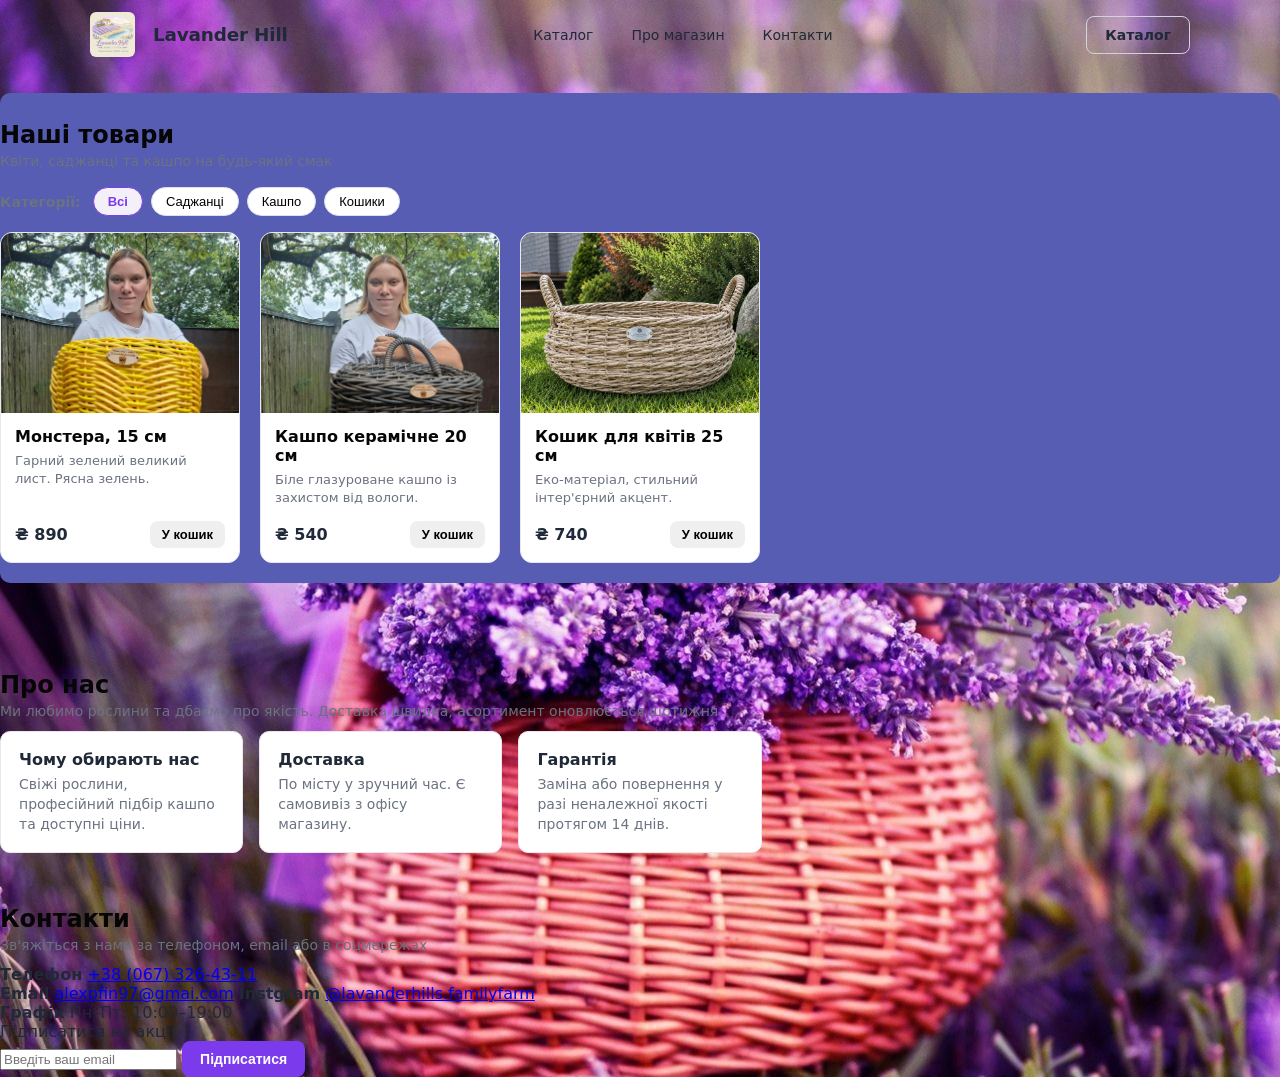
==== index.html @ 20afea57 "added new project" ====
<!DOCTYPE html>
<html lang="uk">
<head>
    <meta charset="UTF-8">
    <meta name="viewport" content="width=device-width, initial-scale=1.0">
    <title>Lavander Hill - Family Farm</title>
    <link rel="stylesheet" type="text/css" href="style.css">
    <link rel="icon" href="logo_ikonka.ico" type="image/x-icon">   
</head>
<body>
    <div class="container header-inner">  
  <a href="#" class="brand" aria-label="Головна сторінка">  
    <!-- Логотип у шапці сайту -->
    <img src="logo.jpg" alt="Lavander Hill Logo" class="brand-img" style="height: 150px; width: auto; vertical-align: middle; margin-right: 8px;">  
    <span class="brand-name">Lavander Hill</span>  
  </a>  
  <nav class="main-nav" aria-label="Навігація по сайту">  
    <ul>  
      <li><a href="#catalog">Каталог</a></li>  
      <li><a href="#about">Про магазин</a></li>  
      <li><a href="#contacts">Контакти</a></li>  
    </ul>  
  </nav>  
  <div class="header-actions">  
    <a class="btn btn-outline" href="#catalog" aria-label="Перейти до каталогу">Каталог</a>  
  </div>  
</div>

<section id="catalog" class="catalog" aria-label="Каталог товарів">  
  <div class="section-head">  
    <h2>Наші товари</h2>  
    <p>Квіти, саджанці та кашпо на будь-який смак</p>  
  </div>

  <div class="filters" role="group" aria-label="Фільтри каталогу">  
    <span>Категорії:</span>  
    <button class="chip" data-filter="all" aria-pressed="true">Всі</button>  
    <button class="chip" data-filter="plants">Саджанці</button>  
    <button class="chip" data-filter="pots">Кашпо</button>  
    <button class="chip" data-filter="planters">Кошики</button>  
  </div>

  <div class="grid" id="product-grid">  
    <!-- Продукти (приклад) -->  
    <article class="card" data-category="plants" aria-label="Саджанець Монстера">  
      <img src="WhatsApp Image 2026-11-02 at 10.08.55 (4).jpeg" alt="Саджанець Монстера" class="card-thumb"/>  
      <div class="card-content">  
        <h3 class="card-title">Монстера, 15 см</h3>  
        <p class="card-desc">Гарний зелений великий лист. Рясна зелень.</p>  
        <div class="card-meta">  
          <span class="price">₴ 890</span>  
          <button class="btn btn-small" aria-label="Додати Монстеру в кошик">У кошик</button>  
        </div>  
      </div>  
    </article>

    <article class="card" data-category="pots" aria-label="Кашпо керамічне 20 см">  
      <img src="WhatsApp Image 2026-11-02 at 10.08.55 (2).jpeg" alt="Кашпо керамічне 20 см" class="card-thumb"/>  
      <div class="card-content">  
        <h3 class="card-title">Кашпо керамічне 20 см</h3>  
        <p class="card-desc">Біле глазуроване кашпо із захистом від вологи.</p>  
        <div class="card-meta">  
          <span class="price">₴ 540</span>  
          <button class="btn btn-small" aria-label="Додати в кошик">У кошик</button>  
        </div>  
      </div>  
    </article>

    <article class="card" data-category="planters" aria-label="Кошик для квітів 25 см">  
      <img src="WhatsApp Image 2026-11-02 at 10.08.55 (1).jpeg" alt="Кошик для квітів" class="card-thumb"/>  
      <div class="card-content">  
        <h3 class="card-title">Кошик для квітів 25 см</h3>  
        <p class="card-desc">Еко-матеріал, стильний інтер'єрний акцент.</p>  
        <div class="card-meta">  
          <span class="price">₴ 740</span>  
          <button class="btn btn-small" aria-label="Додати в кошик">У кошик</button>  
        </div>  
      </div>  
    </article>  
  </div>  
</section>

<section id="about" class="about" aria-label="Про магазин">  
  <div class="section-head">  
    <h2>Про нас</h2>  
    <p>Ми любимо рослини та дбаємо про якість. Доставка швидка, асортимент оновлюється щотижня.</p>  
  </div>  
  <div class="about-grid">  
    <div class="about-item">  
      <h3>Чому обирають нас</h3>  
      <p>Свіжі рослини, професійний підбір кашпо та доступні ціни.</p>  
    </div>  
    <div class="about-item">  
      <h3>Доставка</h3>  
      <p>По місту у зручний час. Є самовивіз з офісу магазину.</p>  
    </div>  
    <div class="about-item">  
      <h3>Гарантія</h3>  
      <p>Заміна або повернення у разі неналежної якості протягом 14 днів.</p>  
    </div>  
  </div>  
</section>

<section id="contacts" class="contacts" aria-label="Контакти">  
  <div class="section-head">  
    <h2>Контакти</h2>  
    <p>Зв'яжіться з нами за телефоном, email або в соцмережах</p>  
  </div>  
  <div class="contact-grid">  
    <div class="contact-item">  
      <strong>Телефон</strong>  
      <a href="tel:+380673264311">+38 (067) 326-43-11</a>  
    </div>  
    <div class="contact-item">  
      <strong>Email</strong>  
      <a href="mailto:alexpfin97@gmai.com">alexpfin97@gmai.com</a>
      <strong>Instgram</strong> 
      <a href="https://www.instagram.com/lavanderhills.familyfarm?srtk=MXI1a3hieDU5aXZjdA==">@lavanderhills.familyfarm</a>  
    </div>  
    <div class="contact-item">  
      <strong>Графік</strong>  
      <span>Пн–Пт: 10:00–19:00</span>  
    </div>  
  </div>

  <form class="newsletter" action="#" method="post" aria-label="Підписка на розсилку">  
    <label for="email-subscribe">Підписатися на акції</label>  
    <div class="newsletter-row">  
      <input type="email" id="email-subscribe" name="email" placeholder="Введіть ваш email" required />  
      <button class="btn btn-primary" type="submit">Підписатися</button>  
    </div>  
  </form>  
</section>
<script src="script.js"></script>
</body>
</html>
---- style.css ----
:root {
  --bg: #f9f8fc;
  --card: #ffffff;
  --text: #1f2937;
  --muted: #6b7280;
  --accent: #7c3aed; /* Благородный лавандовый/фиолетовый акцент под бренд */
  --accent-dark: #6d28d9;
  --ring: rgba(124, 58, 237, 0.4);
}

* { box-sizing: border-box; }

html, body {
  margin: 0;
  padding: 0;
  font-family: Inter, system-ui, -apple-system, "Segoe UI", Roboto, "Helvetica Neue", Arial, sans-serif;
  color: var(--text);
  background: var(--bg);
  -webkit-font-smoothing: antialiased;
  background-color:rgb(209, 198, 231);
  background-image: url(back.jpg);
}

.container {
  width: min(1100px, 90%);
  margin: 0 auto;
}

.skip-link {
  position: absolute;
  left: -9999px;
  top: auto;
  width: 1px;
  height: 1px;
  overflow: hidden;
}
.skip-link:focus {
  left: 16px;
  top: 16px;
  width: auto;
  height: auto;
  padding: 8px;
  background: #111;
  color: #fff;
  z-index: 999;
}

/* Шапка сайта */
.site-header {
  background: #c96262;
  border-bottom: 1px solid #eae6f0;
  position: sticky;
  top: 0;
  z-index: 50;
  background-color:rgb(103, 58, 187);
}
.header-inner {
  display: flex;
  align-items: center;
  justify-content: space-between;
  padding: 12px 0;
}
.brand {
  display: flex;
  align-items: center;
  gap: 10px;
  text-decoration: none;
  color: inherit;
  font-weight: 700;
}
/* Стили для картинки-логотипа в шапке */
.brand-img {
  max-height: 45px;
  width: auto;
  object-fit: contain;
  border-radius: 6px;
}
.brand-name {
  font-size: 1.15rem;
  letter-spacing: -0.01em;
}

.main-nav ul {
  list-style: none;
  display: flex;
  gap: 18px;
  padding: 0;
  margin: 0;
}
.main-nav a {
  text-decoration: none;
  color: var(--text);
  padding: 8px 10px;
  border-radius: 6px;
  font-size: 14px;
  font-weight: 500;
  transition: background 0.2s;
}
.main-nav a:hover {
  background: #f3f0f7;
  color: var(--accent);
}
.header-actions .btn {
  margin-left: 8px;
}

/* Кнопки */
.btn {
  display: inline-flex;
  align-items: center;
  justify-content: center;
  padding: 10px 18px;
  border-radius: 8px;
  border: 0;
  cursor: pointer;
  text-decoration: none;
  font-weight: 600;
  font-size: 14px;
  transition: background 0.2s, transform 0.1s;
}
.btn:active {
  transform: scale(0.98);
}
.btn-primary {
  background: var(--accent);
  color: #fff;
}
.btn-primary:hover {
  background: var(--accent-dark);
}
.btn-outline {
  background: transparent;
  border: 1px solid #d1d5db;
  color: var(--text);
}
.btn-outline:hover {
  background: #f3f0f7;
  border-color: var(--accent);
}
.btn-small {
  padding: 6px 12px;
  font-size: 13px;
}

/* Заголовки секций */
.section-head {
  text-align: left;
  padding: 28px 0 12px;
}
.section-head h2 {
  font-size: 24px;
  margin: 0 0 4px;
  color:rgb(7, 6, 7);
}
.section-head p {
  margin: 0;
  color: var(--muted);
  font-size: 14px;
}

/* Каталог и карточки */
.catalog {
  margin: 24px 0 48px;
  background-color: #575db3;
  border-radius: 10px;
  padding-bottom: 20px;
  color:rgb(7, 6, 7);
}
.filters {
  display: flex;
  flex-wrap: wrap;
  gap: 8px;
  align-items: center;
  margin: 6px 0 16px;
  font-size: 14px;
}
.filters span {
  font-weight: 600;
  color: var(--muted);
  margin-right: 4px;
}
.filters .chip {
  border: 1px solid #e2def0;
  background: #fff;
  padding: 6px 14px;
  border-radius: 20px;
  cursor: pointer;
  font-size: 13px;
  font-weight: 500;
  transition: all 0.2s;
}
.filters .chip:hover {
  border-color: var(--accent);
  color:hsl(from 228 5 14 13)
}
.filters .chip[aria-pressed="true"] {
  background: #f3f0f7;
  border-color: var(--accent);
  color: var(--accent);
  font-weight: 600;
}

.grid {
  display: grid;
  grid-template-columns: repeat(auto-fill, minmax(240px, 1fr));
  gap: 20px;
}
.card {
  background: var(--card);
  border: 1px solid #eae6f0;
  border-radius: 12px;
  overflow: hidden;
  display: flex;
  flex-direction: column;
  transition: transform 0.2s ease, box-shadow 0.2s ease;
}
.card:hover {
  transform: translateY(-3px);
  box-shadow: 0 10px 20px rgba(124, 58, 237, 0.08);
  background-color:rgb(175, 158, 207);
}
.card-thumb {
  width: 100%;
  height: 180px;
  object-fit: cover;
  display: block;
}
.card-content {
  padding: 14px;
  display: flex;
  flex-direction: column;
  gap: 6px;
  flex: 1;
}
.card-title {
  font-size: 16px;
  font-weight: 600;
  margin: 0;
}
.card-desc {
  color: var(--muted);
  font-size: 13px;
  margin: 0;
  line-height: 1.4;
}
.card-meta {
  display: flex;
  align-items: center;
  justify-content: space-between;
  gap: 8px;
  margin-top: auto;
  padding-top: 8px;
}
.price {
  font-weight: 700;
  color: var(--text);
  font-size: 16px;
}

/* О нас */
.about {
  padding: 12px 0 24px;
}
.about-grid {
  display: grid;
  grid-template-columns: repeat(auto-fill, minmax(240px, 1fr));
  gap: 16px;
}
.about-item {
  background: #fff;
  border: 1px solid #eae6f0;
  padding: 18px;
  border-radius: 10px;
}
.about-item h3 {
  margin: 0 0 6px;
  font-size: 16px;
}
.about-item p {
  margin: 0;
  color: var(--muted);
  font-size: 14px;
  line-height: 1.4;
}

/*
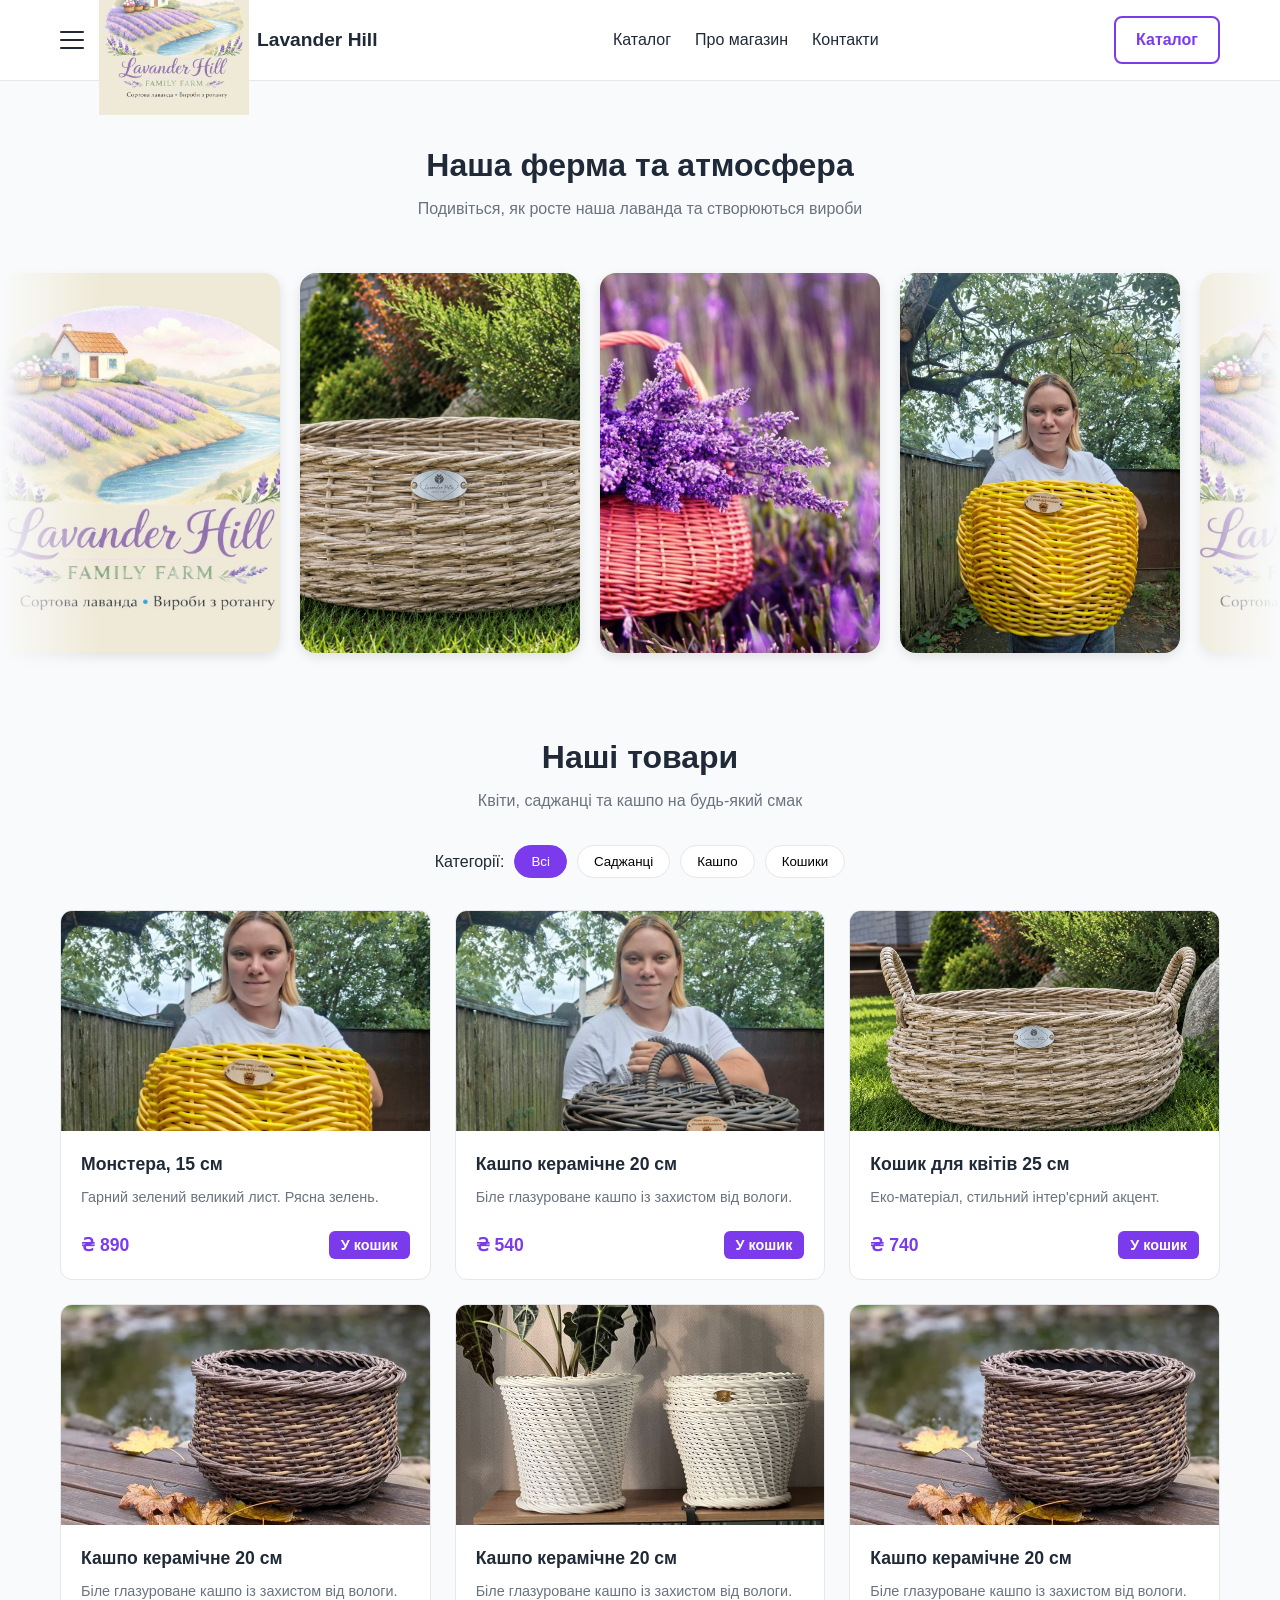
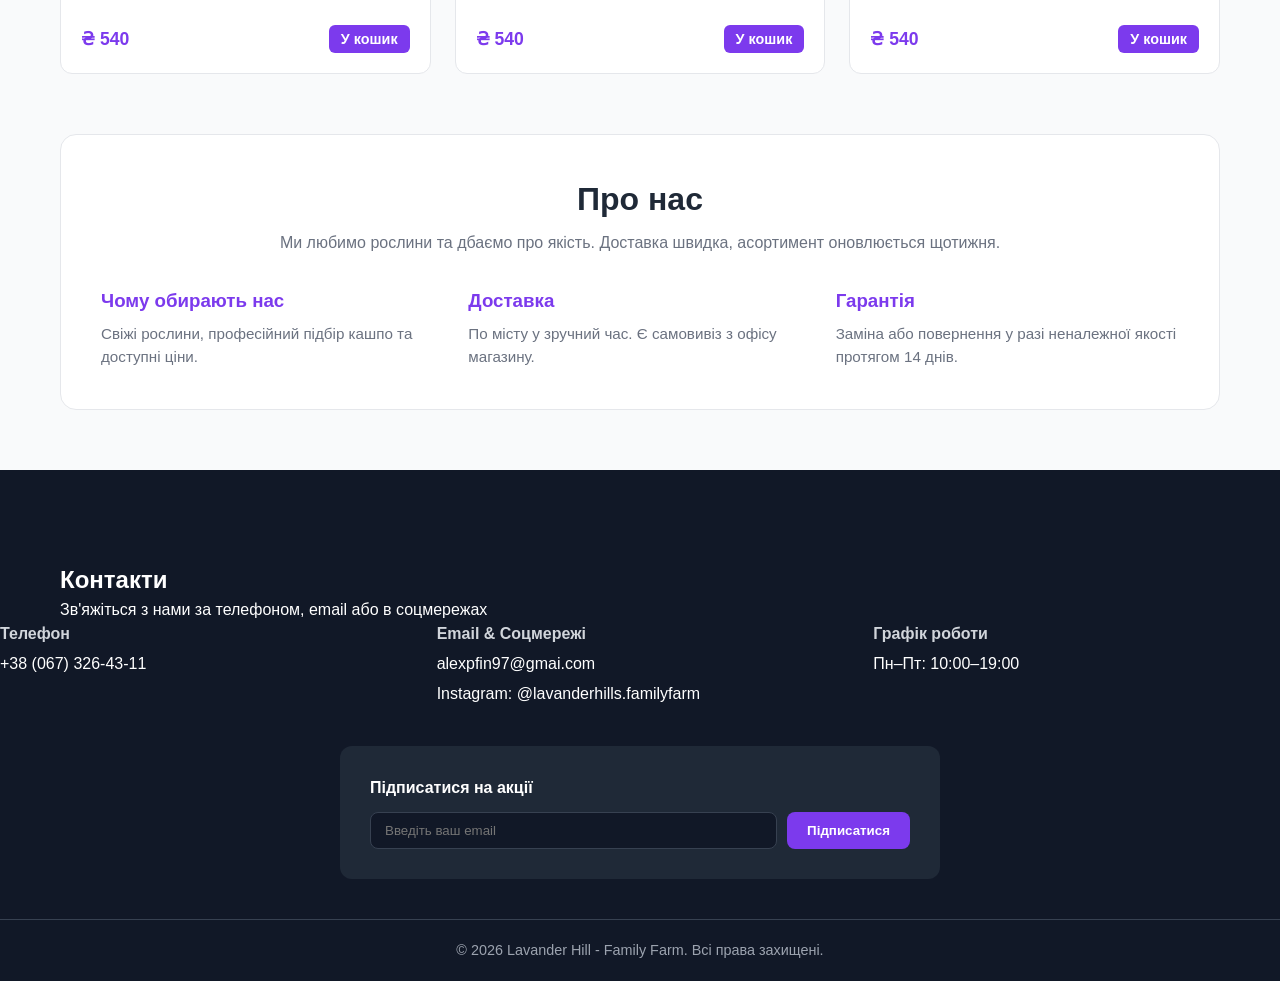
==== commit 5ea1e75c: "upgraded project" ====
--- a/index.html
+++ b/index.html
@@ -8,129 +8,297 @@
     <link rel="icon" href="logo_ikonka.ico" type="image/x-icon">   
 </head>
 <body>
+
+  <!-- БОКОВОЙ СЛАЙДЕР (МЕНЮ) -->
+  <div id="side-slider" class="side-slider" aria-hidden="true">
+    <div class="slider-overlay" id="slider-overlay"></div>
+    <div class="slider-content">
+      <button class="close-btn" id="close-slider" aria-label="Закрити меню">&times;</button>
+      <div class="slider-logo">
+        <span>Lavander Hill</span>
+      </div>
+      <nav class="slider-nav">
+        <ul>
+          <li><a href="buyer.html">Покупцю</a></li>
+          <li><a href="payment.html">Оплата</a></li>
+          <li><a href="delivery.html">Доставка</a></li>
+          <li><a href="#about">Про нас</a></li>
+        </ul>
+      </nav>
+    </div>
+  </div>
+
+  <!-- Шапка сайта -->
+  <header class="site-header">
     <div class="container header-inner">  
-  <a href="#" class="brand" aria-label="Головна сторінка">  
-    <!-- Логотип у шапці сайту -->
-    <img src="logo.jpg" alt="Lavander Hill Logo" class="brand-img" style="height: 150px; width: auto; vertical-align: middle; margin-right: 8px;">  
-    <span class="brand-name">Lavander Hill</span>  
-  </a>  
-  <nav class="main-nav" aria-label="Навігація по сайту">  
-    <ul>  
-      <li><a href="#catalog">Каталог</a></li>  
-      <li><a href="#about">Про магазин</a></li>  
-      <li><a href="#contacts">Контакти</a></li>  
-    </ul>  
-  </nav>  
-  <div class="header-actions">  
-    <a class="btn btn-outline" href="#catalog" aria-label="Перейти до каталогу">Каталог</a>  
-  </div>  
-</div>
-
-<section id="catalog" class="catalog" aria-label="Каталог товарів">  
-  <div class="section-head">  
-    <h2>Наші товари</h2>  
-    <p>Квіти, саджанці та кашпо на будь-який смак</p>  
+      <div style="display: flex; align-items: center; gap: 15px;">
+        <!-- Кнопка вызова слайдера -->
+        <button class="burger-btn" id="open-slider" aria-label="Відкрити меню">
+          <span></span>
+          <span></span>
+          <span></span>
+        </button>
+        <a href="#" class="brand" aria-label="Головна сторінка">  
+          <img src="logo.jpg" alt="Lavander Hill Logo" class="brand-img" style="height: 150px; width: auto; vertical-align: middle; margin-right: 8px;">  
+          <span class="brand-name">Lavander Hill</span>  
+        </a>  
+      </div>
+      <nav class="main-nav" aria-label="Навігація по сайту">  
+        <ul>  
+          <li><a href="#catalog">Каталог</a></li>  
+          <li><a href="#about">Про магазин</a></li>  
+          <li><a href="#contacts">Контакти</a></li>  
+        </ul>  
+      </nav>  
+      <div class="header-actions">  
+        <a class="btn btn-outline" href="#catalog" aria-label="Перейти до каталогу">Каталог</a>  
+      </div>  
+    </div>
+  </header>
+<!-- СЕКЦИЯ ГАЛЕРЕИ / ВИДЕО -->
+<section class="media-gallery-section" aria-label="Галерея">
+  <div class="section-head">
+    <h2>Наша ферма та атмосфера</h2>
+    <p>Подивіться, як росте наша лаванда та створюються вироби</p>
   </div>
 
-  <div class="filters" role="group" aria-label="Фільтри каталогу">  
-    <span>Категорії:</span>  
-    <button class="chip" data-filter="all" aria-pressed="true">Всі</button>  
-    <button class="chip" data-filter="plants">Саджанці</button>  
-    <button class="chip" data-filter="pots">Кашпо</button>  
-    <button class="chip" data-filter="planters">Кошики</button>  
+  <!-- Контейнер бегущей строки -->
+  <div class="ticker-wrapper">
+    <div class="ticker-track">
+      
+      <!-- Элемент 1 (Видео) -->
+      <div class="media-card">
+        <video class="media-element" autoplay loop muted playsinline poster="logo.jpg">
+          <source src="video1.mp4" type="video/mp4">
+          Твій браузер не підтримує відео.
+        </video>
+        <div class="media-overlay">
+          <div class="media-info">
+            <h3>Процес плетіння</h3>
+            <p>Ручна робота з міцного еко-ротангу для вашого затишку.</p>
+          </div>
+        </div>
+      </div>
+
+      <!-- Элемент 2 (Фото) -->
+      <div class="media-card">
+        <img src="WhatsApp Image 2026-11-02 at 10.08.55 (1).jpeg" alt="Плетений кошик" class="media-element" />
+        <div class="media-overlay">
+          <div class="media-info">
+            <h3>Кошики з ротангу</h3>
+            <p>Стильні та довговічні вироби для дому та саду.</p>
+          </div>
+        </div>
+      </div>
+
+      <!-- Элемент 3 (Видео) -->
+      <div class="media-card">
+        <video class="media-element" autoplay loop muted playsinline poster="back.jpg">
+          <source src="video2.mp4" type="video/mp4">
+          Твій браузер не підтримує відео.
+        </video>
+        <div class="media-overlay">
+          <div class="media-info">
+            <h3>Лавандові поля</h3>
+            <p>Сортова лаванда, вирощена з любов'ю на нашій фермі.</p>
+          </div>
+        </div>
+      </div>
+
+      <!-- Элемент 4 (Фото) -->
+      <div class="media-card">
+        <img src="WhatsApp Image 2026-11-02 at 10.08.55 (4).jpeg" alt="Жовтий кошик" class="media-element" />
+        <div class="media-overlay">
+          <div class="media-info">
+            <h3>Яскраві акценти</h3>
+            <p>Великий вибір кольорів та індивідуальний підхід.</p>
+          </div>
+        </div>
+      </div>
+
+      <!-- ДУБЛИРУЕМ ЭЛЕМЕНТЫ ДЛЯ БЕСШОВНОЙ ПРОКРУТКИ ВПРАВО -->
+      <div class="media-card">
+        <video class="media-element" autoplay loop muted playsinline poster="logo.jpg">
+          <source src="video1.mp4" type="video/mp4">
+        </video>
+        <div class="media-overlay">
+          <div class="media-info">
+            <h3>Процес плетіння</h3>
+            <p>Ручна робота з міцного еко-ротангу для вашого затишку.</p>
+          </div>
+        </div>
+      </div>
+
+      <div class="media-card">
+        <img src="WhatsApp Image 2026-11-02 at 10.08.55 (1).jpeg" alt="Плетений кошик" class="media-element" />
+        <div class="media-overlay">
+          <div class="media-info">
+            <h3>Кошики з ротангу</h3>
+            <p>Стильні та довговічні вироби для дому та саду.</p>
+          </div>
+        </div>
+      </div>
+
+    </div>
   </div>
-
-  <div class="grid" id="product-grid">  
-    <!-- Продукти (приклад) -->  
-    <article class="card" data-category="plants" aria-label="Саджанець Монстера">  
-      <img src="WhatsApp Image 2026-11-02 at 10.08.55 (4).jpeg" alt="Саджанець Монстера" class="card-thumb"/>  
-      <div class="card-content">  
-        <h3 class="card-title">Монстера, 15 см</h3>  
-        <p class="card-desc">Гарний зелений великий лист. Рясна зелень.</p>  
-        <div class="card-meta">  
-          <span class="price">₴ 890</span>  
-          <button class="btn btn-small" aria-label="Додати Монстеру в кошик">У кошик</button>  
+</section>
+  <main class="container">
+    
+    <section id="catalog" class="catalog" aria-label="Каталог товарів">  
+      <div class="section-head">  
+        <h2>Наші товари</h2>  
+        <p>Квіти, саджанці та кашпо на будь-який смак</p>  
+      </div>
+
+      <div class="filters" role="group" aria-label="Фільтри каталогу">  
+        <span>Категорії:</span>  
+        <button class="chip" data-filter="all" aria-pressed="true">Всі</button>  
+        <button class="chip" data-filter="plants">Саджанці</button>  
+        <button class="chip" data-filter="pots">Кашпо</button>  
+        <button class="chip" data-filter="planters">Кошики</button>  
+      </div>
+
+      <div class="grid" id="product-grid">  
+        <!-- Продукти -->  
+        <article class="card" data-category="plants" aria-label="Саджанець Монстера">  
+          <img src="WhatsApp Image 2026-11-02 at 10.08.55 (4).jpeg" alt="Саджанець Монстера" class="card-thumb"/>  
+          <div class="card-content">  
+            <h3 class="card-title">Монстера, 15 см</h3>  
+            <p class="card-desc">Гарний зелений великий лист. Рясна зелень.</p>  
+            <div class="card-meta">  
+              <span class="price">₴ 890</span>  
+              <button class="btn btn-small" aria-label="Додати Монстеру в кошик">У кошик</button>  
+            </div>  
+          </div>  
+        </article>
+
+        <article class="card" data-category="pots" aria-label="Кашпо керамічне 20 см">  
+          <img src="WhatsApp Image 2026-11-02 at 10.08.55 (2).jpeg" alt="Кашпо керамічне 20 см" class="card-thumb"/>  
+          <div class="card-content">  
+            <h3 class="card-title">Кашпо керамічне 20 см</h3>  
+            <p class="card-desc">Біле глазуроване кашпо із захистом від вологи.</p>  
+            <div class="card-meta">  
+              <span class="price">₴ 540</span>  
+              <button class="btn btn-small" aria-label="Додати в кошик">У кошик</button>  
+            </div>  
+          </div>  
+        </article>
+
+        <article class="card" data-category="planters" aria-label="Кошик для квітів 25 см">  
+          <img src="WhatsApp Image 2026-11-02 at 10.08.55 (1).jpeg" alt="Кошик для квітів" class="card-thumb"/>  
+          <div class="card-content">  
+            <h3 class="card-title">Кошик для квітів 25 см</h3>  
+            <p class="card-desc">Еко-матеріал, стильний інтер'єрний акцент.</p>  
+            <div class="card-meta">  
+              <span class="price">₴ 740</span>  
+              <button class="btn btn-small" aria-label="Додати в кошик">У кошик</button>  
+            </div>  
+          </div>  
+        </article> 
+
+        <article class="card" data-category="pots" aria-label="Кашпо керамічне 20 см">  
+          <img src="WhatsApp Image 2026-11-02 at 11.19.42 (8).jpeg" alt="Кашпо керамічне 20 см" class="card-thumb"/>  
+          <div class="card-content">  
+            <h3 class="card-title">Кашпо керамічне 20 см</h3>  
+            <p class="card-desc">Біле глазуроване кашпо із захистом від вологи.</p>  
+            <div class="card-meta">  
+              <span class="price">₴ 540</span>  
+              <button class="btn btn-small" aria-label="Додати в кошик">У кошик</button>  
+            </div>  
+          </div>  
+        </article>
+
+        <article class="card" data-category="pots" aria-label="Кашпо керамічне 20 см">  
+          <img src="WhatsApp Image 2026-11-02 at 11.19.42 (7).jpeg" alt="Кашпо керамічне 20 см" class="card-thumb"/>  
+          <div class="card-content">  
+            <h3 class="card-title">Кашпо керамічне 20 см</h3>  
+            <p class="card-desc">Біле глазуроване кашпо із захистом від вологи.</p>  
+            <div class="card-meta">  
+              <span class="price">₴ 540</span>  
+              <button class="btn btn-small" aria-label="Додати в кошик">У кошик</button>  
+            </div>  
+          </div>  
+        </article> 
+
+        <article class="card" data-category="pots" aria-label="Кашпо керамічне 20 см">  
+          <img src="WhatsApp Image 2026-11-02 at 11.19.42 (8).jpeg" alt="Кашпо керамічне 20 см" class="card-thumb"/>  
+          <div class="card-content">  
+            <h3 class="card-title">Кашпо керамічне 20 см</h3>  
+            <p class="card-desc">Біле глазуроване кашпо із захистом від вологи.</p>  
+            <div class="card-meta">  
+              <span class="price">₴ 540</span>  
+              <button class="btn btn-small" aria-label="Додати в кошик">У кошик</button>  
+            </div>  
+          </div>  
+        </article>
+      </div>  
+    </section>
+
+    <section id="about" class="about" aria-label="Про магазин">  
+      <div class="section-head">  
+        <h2>Про нас</h2>  
+        <p>Ми любимо рослини та дбаємо про якість. Доставка швидка, асортимент оновлюється щотижня.</p>  
+      </div>  
+      <div class="about-grid">  
+        <div class="about-item">  
+          <h3>Чому обирають нас</h3>  
+          <p>Свіжі рослини, професійний підбір кашпо та доступні ціни.</p>  
+        </div>  
+        <div class="about-item">  
+          <h3>Доставка</h3>  
+          <p>По місту у зручний час. Є самовивіз з офісу магазину.</p>  
+        </div>  
+        <div class="about-item">  
+          <h3>Гарантія</h3>  
+          <p>Заміна або повернення у разі неналежної якості протягом 14 днів.</p>  
         </div>  
       </div>  
-    </article>
-
-    <article class="card" data-category="pots" aria-label="Кашпо керамічне 20 см">  
-      <img src="WhatsApp Image 2026-11-02 at 10.08.55 (2).jpeg" alt="Кашпо керамічне 20 см" class="card-thumb"/>  
-      <div class="card-content">  
-        <h3 class="card-title">Кашпо керамічне 20 см</h3>  
-        <p class="card-desc">Біле глазуроване кашпо із захистом від вологи.</p>  
-        <div class="card-meta">  
-          <span class="price">₴ 540</span>  
-          <button class="btn btn-small" aria-label="Додати в кошик">У кошик</button>  
+    </section>
+
+  </main>
+
+  <footer class="site-footer">
+    <div class="container">
+      <section id="contacts" class="contacts" aria-label="Контакти">  
+        <div class="section-head">  
+          <!-- СЕКЦИЯ ГАЛЕРЕИ / ВИДЕО -->
+
+  </div>
+</section>
+          <h2>Контакти</h2>  
+          <p>Зв'яжіться з нами за телефоном, email або в соцмережах</p>  
         </div>  
-      </div>  
-    </article>
-
-    <article class="card" data-category="planters" aria-label="Кошик для квітів 25 см">  
-      <img src="WhatsApp Image 2026-11-02 at 10.08.55 (1).jpeg" alt="Кошик для квітів" class="card-thumb"/>  
-      <div class="card-content">  
-        <h3 class="card-title">Кошик для квітів 25 см</h3>  
-        <p class="card-desc">Еко-матеріал, стильний інтер'єрний акцент.</p>  
-        <div class="card-meta">  
-          <span class="price">₴ 740</span>  
-          <button class="btn btn-small" aria-label="Додати в кошик">У кошик</button>  
-        </div>  
-      </div>  
-    </article>  
-  </div>  
-</section>
-
-<section id="about" class="about" aria-label="Про магазин">  
-  <div class="section-head">  
-    <h2>Про нас</h2>  
-    <p>Ми любимо рослини та дбаємо про якість. Доставка швидка, асортимент оновлюється щотижня.</p>  
-  </div>  
-  <div class="about-grid">  
-    <div class="about-item">  
-      <h3>Чому обирають нас</h3>  
-      <p>Свіжі рослини, професійний підбір кашпо та доступні ціни.</p>  
-    </div>  
-    <div class="about-item">  
-      <h3>Доставка</h3>  
-      <p>По місту у зручний час. Є самовивіз з офісу магазину.</p>  
-    </div>  
-    <div class="about-item">  
-      <h3>Гарантія</h3>  
-      <p>Заміна або повернення у разі неналежної якості протягом 14 днів.</p>  
-    </div>  
-  </div>  
-</section>
-
-<section id="contacts" class="contacts" aria-label="Контакти">  
-  <div class="section-head">  
-    <h2>Контакти</h2>  
-    <p>Зв'яжіться з нами за телефоном, email або в соцмережах</p>  
-  </div>  
-  <div class="contact-grid">  
-    <div class="contact-item">  
-      <strong>Телефон</strong>  
-      <a href="tel:+380673264311">+38 (067) 326-43-11</a>  
-    </div>  
-    <div class="contact-item">  
-      <strong>Email</strong>  
-      <a href="mailto:alexpfin97@gmai.com">alexpfin97@gmai.com</a>
-      <strong>Instgram</strong> 
-      <a href="https://www.instagram.com/lavanderhills.familyfarm?srtk=MXI1a3hieDU5aXZjdA==">@lavanderhills.familyfarm</a>  
-    </div>  
-    <div class="contact-item">  
-      <strong>Графік</strong>  
-      <span>Пн–Пт: 10:00–19:00</span>  
-    </div>  
-  </div>
-
-  <form class="newsletter" action="#" method="post" aria-label="Підписка на розсилку">  
-    <label for="email-subscribe">Підписатися на акції</label>  
-    <div class="newsletter-row">  
-      <input type="email" id="email-subscribe" name="email" placeholder="Введіть ваш email" required />  
-      <button class="btn btn-primary" type="submit">Підписатися</button>  
-    </div>  
-  </form>  
-</section>
+        <div class="contact-grid">  
+          <div class="contact-item">  
+            <strong>Телефон</strong>  
+            <a href="tel:+380673264311">+38 (067) 326-43-11</a>  
+          </div>  
+          <div class="contact-item">  
+            <strong>Email & Соцмережі</strong>  
+            <a href="mailto:alexpfin97@gmai.com">alexpfin97@gmai.com</a>
+            <a href="https://instagram.com" class="instagram-link">Instagram: @lavanderhills.familyfarm</a>  
+          </div>  
+          <div class="contact-item">  
+            <strong>Графік роботи</strong>  
+            <span>Пн–Пт: 10:00–19:00</span>  
+          </div>  
+        </div>
+        <form class="newsletter" action="javascript:void(0);" aria-label="Підписка на розсилку">  
+          <label for="email-subscribe">Підписатися на акції</label>  
+          <div class="newsletter-row">  
+            <input type="email" id="email-subscribe" name="email" placeholder="Введіть ваш email" required />  
+            <button class="btn btn-primary" type="submit">Підписатися</button>  
+          </div>  
+        </form>  
+      </section>
+      
+      <div class="footer-bottom">
+        <p>&copy; 2026 Lavander Hill - Family Farm. Всі права захищені.</p>
+      </div>
+    </div>
+  </footer>
+
 <script src="script.js"></script>
+<script src="requests_user.js"></script>
 </body>
 </html>
--- a/style.css
+++ b/style.css
@@ -1,286 +1,573 @@
+/* ПЕРЕМЕННЫЕ И БАЗОВЫЕ СТИЛИ */
 :root {
-  --bg: #f9f8fc;
-  --card: #ffffff;
+  --accent: #7c3aed;
+  --accent-hover: #6d28d9;
   --text: #1f2937;
   --muted: #6b7280;
-  --accent: #7c3aed; /* Благородный лавандовый/фиолетовый акцент под бренд */
-  --accent-dark: #6d28d9;
-  --ring: rgba(124, 58, 237, 0.4);
-}
-
-* { box-sizing: border-box; }
-
-html, body {
+  --bg: #f9fafb;
+  --card: #ffffff;
+  --border: #e5e7eb;
+}
+
+* {
+  box-sizing: border-box;
   margin: 0;
   padding: 0;
-  font-family: Inter, system-ui, -apple-system, "Segoe UI", Roboto, "Helvetica Neue", Arial, sans-serif;
+}
+
+body {
+  font-family: -apple-system, BlinkMacSystemFont, "Segoe UI", Roboto, Helvetica, Arial, sans-serif;
   color: var(--text);
-  background: var(--bg);
-  -webkit-font-smoothing: antialiased;
-  background-color:rgb(209, 198, 231);
-  background-image: url(back.jpg);
+  background-color: var(--bg);
+  line-height: 1.5;
 }
 
 .container {
-  width: min(1100px, 90%);
+  max-width: 1200px;
   margin: 0 auto;
-}
-
-.skip-link {
+  padding: 0 20px;
+}
+
+/* КНОПКА БУРГЕРА */
+.burger-btn {
+  display: flex;
+  flex-direction: column;
+  justify-content: space-between;
+  width: 24px;
+  height: 18px;
+  background: transparent;
+  border: none;
+  cursor: pointer;
+  padding: 0;
+  z-index: 101;
+}
+.burger-btn span {
+  width: 100%;
+  height: 2px;
+  background-color: var(--text);
+  border-radius: 2px;
+  transition: transform 0.3s ease, opacity 0.3s ease, background-color 0.3s ease;
+}
+
+/* БОКОВОЙ СЛАЙДЕР НА ВСЮ ВЫСОТУ */
+.side-slider {
+  position: fixed;
+  top: 0;
+  left: 0;
+  width: 100%;
+  height: 100vh;
+  z-index: 9999;
+  opacity: 0;
+  visibility: hidden;
+  transition: opacity 0.3s ease, visibility 0.3s ease;
+}
+.side-slider.active {
+  opacity: 1;
+  visibility: visible;
+}
+
+/* Затемняющий задний фон с легким размытием */
+.slider-overlay {
   position: absolute;
-  left: -9999px;
-  top: auto;
-  width: 1px;
-  height: 1px;
-  overflow: hidden;
-}
-.skip-link:focus {
-  left: 16px;
+  top: 0;
+  left: 0;
+  width: 100%;
+  height: 100%;
+  background: rgba(31, 41, 55, 0.4);
+  backdrop-filter: blur(4px);
+  -webkit-backdrop-filter: blur(4px);
+}
+
+/* Сама выезжающая панель */
+.slider-content {
+  position: absolute;
+  top: 0;
+  left: 0;
+  width: min(300px, 85%);
+  height: 100%;
+  background: var(--card, #ffffff);
+  box-shadow: 5px 0 25px rgba(0, 0, 0, 0.15);
+  padding: 48px 24px 24px;
+  display: flex;
+  flex-direction: column;
+  gap: 32px;
+  transform: translateX(-100%);
+  transition: transform 0.3s cubic-bezier(0.4, 0, 0.2, 1);
+}
+.side-slider.active .slider-content {
+  transform: translateX(0);
+}
+
+/* Кнопка закрытия (крестик) */
+.close-btn {
+  position: absolute;
   top: 16px;
-  width: auto;
-  height: auto;
-  padding: 8px;
-  background: #111;
-  color: #fff;
-  z-index: 999;
-}
-
-/* Шапка сайта */
+  right: 16px;
+  background: transparent;
+  border: none;
+  font-size: 28px;
+  cursor: pointer;
+  color: var(--muted, #6b7280);
+  line-height: 1;
+  padding: 4px;
+  transition: color 0.2s ease, transform 0.2s ease;
+}
+.close-btn:hover {
+  color: var(--accent, #7c3aed);
+  transform: rotate(90deg);
+}
+
+.slider-logo {
+  font-size: 1.3rem;
+  font-weight: 700;
+  color: var(--accent, #7c3aed);
+  border-bottom: 2px solid #f3f0f7;
+  padding-bottom: 12px;
+}
+
+/* Меню со ссылками в слайдере */
+.slider-nav ul {
+  list-style: none;
+  padding: 0;
+  margin: 0;
+  display: flex;
+  flex-direction: column;
+  gap: 8px;
+}
+.slider-nav a {
+  text-decoration: none;
+  color: var(--text, #1f2937);
+  font-size: 16px;
+  font-weight: 600;
+  display: block;
+  padding: 12px;
+  border-radius: 8px;
+  transition: background-color 0.2s ease, color 0.2s ease, padding-left 0.2s ease;
+}
+.slider-nav a:hover {
+  background: #f3f0f7;
+  color: var(--accent, #7c3aed);
+  padding-left: 18px;
+}
+
+/* ШАПКА САЙТА */
 .site-header {
-  background: #c96262;
-  border-bottom: 1px solid #eae6f0;
+  background: var(--card);
+  border-bottom: 1px solid var(--border);
   position: sticky;
   top: 0;
-  z-index: 50;
-  background-color:rgb(103, 58, 187);
-}
+  z-index: 100;
+}
+
 .header-inner {
   display: flex;
   align-items: center;
   justify-content: space-between;
-  padding: 12px 0;
-}
+  height: 80px;
+}
+
 .brand {
   display: flex;
   align-items: center;
-  gap: 10px;
   text-decoration: none;
-  color: inherit;
+  color: var(--text);
   font-weight: 700;
-}
-/* Стили для картинки-логотипа в шапке */
-.brand-img {
-  max-height: 45px;
-  width: auto;
-  object-fit: contain;
-  border-radius: 6px;
-}
-.brand-name {
-  font-size: 1.15rem;
-  letter-spacing: -0.01em;
+  font-size: 1.2rem;
 }
 
 .main-nav ul {
+  display: flex;
   list-style: none;
-  display: flex;
-  gap: 18px;
-  padding: 0;
-  margin: 0;
-}
+  gap: 24px;
+}
+
 .main-nav a {
   text-decoration: none;
   color: var(--text);
-  padding: 8px 10px;
+  font-weight: 500;
+  transition: color 0.2s;
+}
+
+.main-nav a:hover {
+  color: var(--accent);
+}
+
+/* КНОПКИ */
+.btn {
+  display: inline-block;
+  padding: 10px 20px;
+  border-radius: 8px;
+  text-decoration: none;
+  font-weight: 600;
+  cursor: pointer;
+  border: none;
+  transition: background 0.2s, transform 0.1s;
+}
+
+.btn-outline {
+  background: transparent;
+  border: 2px solid var(--accent);
+  color: var(--accent);
+}
+.btn-outline:hover {
+  background: var(--accent);
+  color: #fff;
+}
+
+.btn-primary {
+  background: var(--accent);
+  color: #fff;
+}
+.btn-primary:hover {
+  background: var(--accent-hover);
+}
+
+.btn-small {
+  padding: 6px 12px;
+  font-size: 0.9rem;
+  background: var(--accent);
+  color: #fff;
   border-radius: 6px;
-  font-size: 14px;
-  font-weight: 500;
-  transition: background 0.2s;
-}
-.main-nav a:hover {
-  background: #f3f0f7;
-  color: var(--accent);
-}
-.header-actions .btn {
-  margin-left: 8px;
-}
-
-/* Кнопки */
-.btn {
-  display: inline-flex;
+}
+.btn-small:hover {
+  background: var(--accent-hover);
+}
+
+/* ОСНОВНОЙ КОНТЕНТ И КАТАЛОГ */
+main {
+  padding: 40px 0;
+}
+
+.section-head {
+  text-align: center;
+  margin-bottom: 32px;
+}
+
+.section-head h2 {
+  font-size: 2rem;
+  margin-bottom: 8px;
+}
+
+.section-head p {
+  color: var(--muted);
+}
+
+/* ФИЛЬТРЫ */
+.filters {
+  display: flex;
   align-items: center;
   justify-content: center;
-  padding: 10px 18px;
-  border-radius: 8px;
-  border: 0;
-  cursor: pointer;
-  text-decoration: none;
-  font-weight: 600;
-  font-size: 14px;
-  transition: background 0.2s, transform 0.1s;
-}
-.btn:active {
-  transform: scale(0.98);
-}
-.btn-primary {
-  background: var(--accent);
-  color: #fff;
-}
-.btn-primary:hover {
-  background: var(--accent-dark);
-}
-.btn-outline {
-  background: transparent;
-  border: 1px solid #d1d5db;
-  color: var(--text);
-}
-.btn-outline:hover {
-  background: #f3f0f7;
-  border-color: var(--accent);
-}
-.btn-small {
-  padding: 6px 12px;
-  font-size: 13px;
-}
-
-/* Заголовки секций */
-.section-head {
-  text-align: left;
-  padding: 28px 0 12px;
-}
-.section-head h2 {
-  font-size: 24px;
-  margin: 0 0 4px;
-  color:rgb(7, 6, 7);
-}
-.section-head p {
-  margin: 0;
-  color: var(--muted);
-  font-size: 14px;
-}
-
-/* Каталог и карточки */
-.catalog {
-  margin: 24px 0 48px;
-  background-color: #575db3;
-  border-radius: 10px;
-  padding-bottom: 20px;
-  color:rgb(7, 6, 7);
-}
-.filters {
-  display: flex;
+  gap: 10px;
+  margin-bottom: 32px;
   flex-wrap: wrap;
-  gap: 8px;
-  align-items: center;
-  margin: 6px 0 16px;
-  font-size: 14px;
-}
-.filters span {
-  font-weight: 600;
-  color: var(--muted);
-  margin-right: 4px;
-}
-.filters .chip {
-  border: 1px solid #e2def0;
-  background: #fff;
-  padding: 6px 14px;
+}
+
+.chip {
+  background: var(--card);
+  border: 1px solid var(--border);
+  padding: 8px 16px;
   border-radius: 20px;
   cursor: pointer;
-  font-size: 13px;
   font-weight: 500;
   transition: all 0.2s;
 }
-.filters .chip:hover {
+
+.chip:hover, .chip[aria-pressed="true"] {
+  background: var(--accent);
+  color: #fff;
   border-color: var(--accent);
-  color:hsl(from 228 5 14 13)
-}
-.filters .chip[aria-pressed="true"] {
-  background: #f3f0f7;
-  border-color: var(--accent);
-  color: var(--accent);
-  font-weight: 600;
-}
-
+}
+
+/* СЕТКА ТОВАРОВ (GRID) */
 .grid {
   display: grid;
-  grid-template-columns: repeat(auto-fill, minmax(240px, 1fr));
-  gap: 20px;
-}
+  grid-template-columns: repeat(auto-fill, minmax(280px, 1fr));
+  gap: 24px;
+  margin-bottom: 60px;
+}
+
 .card {
   background: var(--card);
-  border: 1px solid #eae6f0;
+  border: 1px solid var(--border);
   border-radius: 12px;
   overflow: hidden;
   display: flex;
   flex-direction: column;
-  transition: transform 0.2s ease, box-shadow 0.2s ease;
-}
+  transition: transform 0.2s, box-shadow 0.2s;
+}
+
 .card:hover {
-  transform: translateY(-3px);
-  box-shadow: 0 10px 20px rgba(124, 58, 237, 0.08);
-  background-color:rgb(175, 158, 207);
-}
+  transform: translateY(-4px);
+  box-shadow: 0 10px 20px rgba(0,0,0,0.05);
+}
+
 .card-thumb {
   width: 100%;
-  height: 180px;
+  height: 220px;
   object-fit: cover;
-  display: block;
-}
+}
+
 .card-content {
-  padding: 14px;
-  display: flex;
-  flex-direction: column;
-  gap: 6px;
-  flex: 1;
-}
+  padding: 20px;
+  display: flex;
+  flex-direction: column;
+  flex-grow: 1;
+  gap: 10px;
+}
+
 .card-title {
-  font-size: 16px;
+  font-size: 1.1rem;
   font-weight: 600;
-  margin: 0;
-}
+}
+
 .card-desc {
   color: var(--muted);
-  font-size: 13px;
-  margin: 0;
-  line-height: 1.4;
-}
+  font-size: 0.9rem;
+  flex-grow: 1;
+}
+
 .card-meta {
   display: flex;
   align-items: center;
   justify-content: space-between;
-  gap: 8px;
-  margin-top: auto;
-  padding-top: 8px;
-}
+  margin-top: 12px;
+}
+
 .price {
   font-weight: 700;
-  color: var(--text);
-  font-size: 16px;
-}
-
-/* О нас */
+  font-size: 1.1rem;
+  color: var(--accent);
+}
+
+/* СЕКЦИЯ "ПРО НАС" */
 .about {
-  padding: 12px 0 24px;
-}
+  background: var(--card);
+  border: 1px solid var(--border);
+  border-radius: 16px;
+  padding: 40px;
+  margin-bottom: 60px;
+}
+
 .about-grid {
   display: grid;
-  grid-template-columns: repeat(auto-fill, minmax(240px, 1fr));
-  gap: 16px;
-}
-.about-item {
-  background: #fff;
-  border: 1px solid #eae6f0;
-  padding: 18px;
-  border-radius: 10px;
-}
+  grid-template-columns: repeat(auto-fit, minmax(250px, 1fr));
+  gap: 24px;
+  margin-top: 24px;
+}
+
 .about-item h3 {
-  margin: 0 0 6px;
-  font-size: 16px;
-}
+  margin-bottom: 8px;
+  color: var(--accent);
+}
+
 .about-item p {
-  margin: 0;
   color: var(--muted);
-  font-size: 14px;
-  line-height: 1.4;
-}
-
-/*+  font-size: 0.95rem;
+}
+
+/* ФУТЕР И КОНТАКТЫ */
+.site-footer {
+  background: #111827;
+  color: #fff;
+  padding: 60px 0 20px;
+}
+
+.site-footer .section-head h2,
+.site-footer .section-head p {
+  color: #fff;
+}
+
+.site-footer .section-head p {
+  color: #9ca3af;
+}
+
+.contact-grid {
+  display: grid;
+  grid-template-columns: repeat(auto-fit, minmax(250px, 1fr));
+  gap: 30px;
+  margin-bottom: 40px;
+}
+
+.contact-item {
+  display: flex;
+  flex-direction: column;
+  gap: 6px;
+}
+
+.contact-item strong {
+  color: #d1d5db;
+}
+
+.contact-item a, .contact-item span {
+  color: #fff;
+  text-decoration: none;
+  transition: color 0.2s;
+}
+
+.contact-item a:hover {
+  color: var(--accent);
+}
+
+.newsletter {
+  background: #1f2937;
+  padding: 30px;
+  border-radius: 12px;
+  display: flex;
+  flex-direction: column;
+  gap: 12px;
+  max-width: 600px;
+  margin: 0 auto 40px;
+}
+
+.newsletter label {
+  font-weight: 600;
+}
+
+.newsletter-row {
+  display: flex;
+  gap: 10px;
+}
+
+.newsletter-row input {
+  flex-grow: 1;
+  padding: 10px 14px;
+  border-radius: 8px;
+  border: 1px solid #374151;
+  background: #111827;
+  color: #fff;
+}
+
+.footer-bottom {
+  text-align: center;
+  border-top: 1px solid #374151;
+  padding-top: 20px;
+  color: #9ca3af;
+  font-size: 0.9rem;
+}
+
+/* Адаптивность для мобильных */
+@media (max-width: 768px) {
+  .main-nav {
+    display: none;
+  }
+  .header-actions {
+    display: none;
+  }
+  .newsletter-row {
+    flex-direction: column;
+  }
+}
+/* ГАЛЕРЕЯ И БЕГУЩАЯ СТРОКА */
+.media-gallery-section {
+  padding: 60px 0;
+  overflow: hidden;
+}
+
+.ticker-wrapper {
+  width: 100%;
+  overflow: hidden;
+  position: relative;
+  padding: 20px 0;
+}
+
+/* Затеняющие градиенты по бокам для плавного исчезновения */
+.ticker-wrapper::before,
+.ticker-wrapper::after {
+  content: "";
+  position: absolute;
+  top: 0;
+  width: 100px;
+  height: 100%;
+  z-index: 2;
+  pointer-events: none;
+}
+.ticker-wrapper::before {
+  left: 0;
+  background: linear-gradient(to right, var(--bg), transparent);
+}
+.ticker-wrapper::after {
+  right: 0;
+  background: linear-gradient(to left, var(--bg), transparent);
+}
+
+/* Лента карточек с анимацией вправо */
+.ticker-track {
+  display: flex;
+  gap: 20px;
+  width: max-content;
+  animation: scrollRight 25s linear infinite;
+}
+
+/* При наведении на ленту прокрутка останавливается */
+.ticker-track:hover {
+  animation-play-state: paused;
+}
+
+/* КАРТОЧКА МЕДИА (ФОТО/ВИДЕО) */
+.media-card {
+  position: relative;
+  width: 280px;
+  height: 380px;
+  border-radius: 16px;
+  overflow: hidden;
+  box-shadow: 0 4px 12px rgba(0, 0, 0, 0.1);
+  cursor: pointer;
+  flex-shrink: 0;
+  transition: transform 0.3s ease, box-shadow 0.3s ease;
+}
+
+.media-element {
+  width: 100%;
+  height: 100%;
+  object-fit: cover;
+  transition: transform 0.5s ease;
+}
+
+/* ЭФФЕКТЫ ПРИ НАВЕДЕНИИ (HOVER) */
+.media-card:hover {
+  transform: translateY(-8px) scale(1.02);
+  box-shadow: 0 12px 24px rgba(124, 58, 237, 0.25);
+  z-index: 3;
+}
+
+.media-card:hover .media-element {
+  transform: scale(1.1); /* Легкое приближение видео/фото */
+}
+
+/* ОВЕРЛЕЙ С ТЕКСТОМ ПРИ НАВЕДЕНИИ */
+.media-overlay {
+  position: absolute;
+  inset: 0;
+  background: linear-gradient(to top, rgba(31, 41, 55, 0.8), transparent 60%);
+  display: flex;
+  align-items: flex-end;
+  padding: 20px;
+  opacity: 0;
+  transition: opacity 0.3s ease;
+}
+
+.media-overlay span {
+  color: #ffffff;
+  font-weight: 600;
+  font-size: 1.1rem;
+  transform: translateY(10px);
+  transition: transform 0.3s ease;
+}
+
+.media-card:hover .media-overlay {
+  opacity: 1;
+}
+
+.media-card:hover .media-overlay span {
+  transform: translateY(0);
+}
+
+/* АНИМАЦИЯ ДВИЖЕНИЯ ВПРАВО */
+@keyframes scrollRight {
+  0% {
+    transform: translateX(-50%);
+  }
+  100% {
+    transform: translateX(0);
+  }
+}
